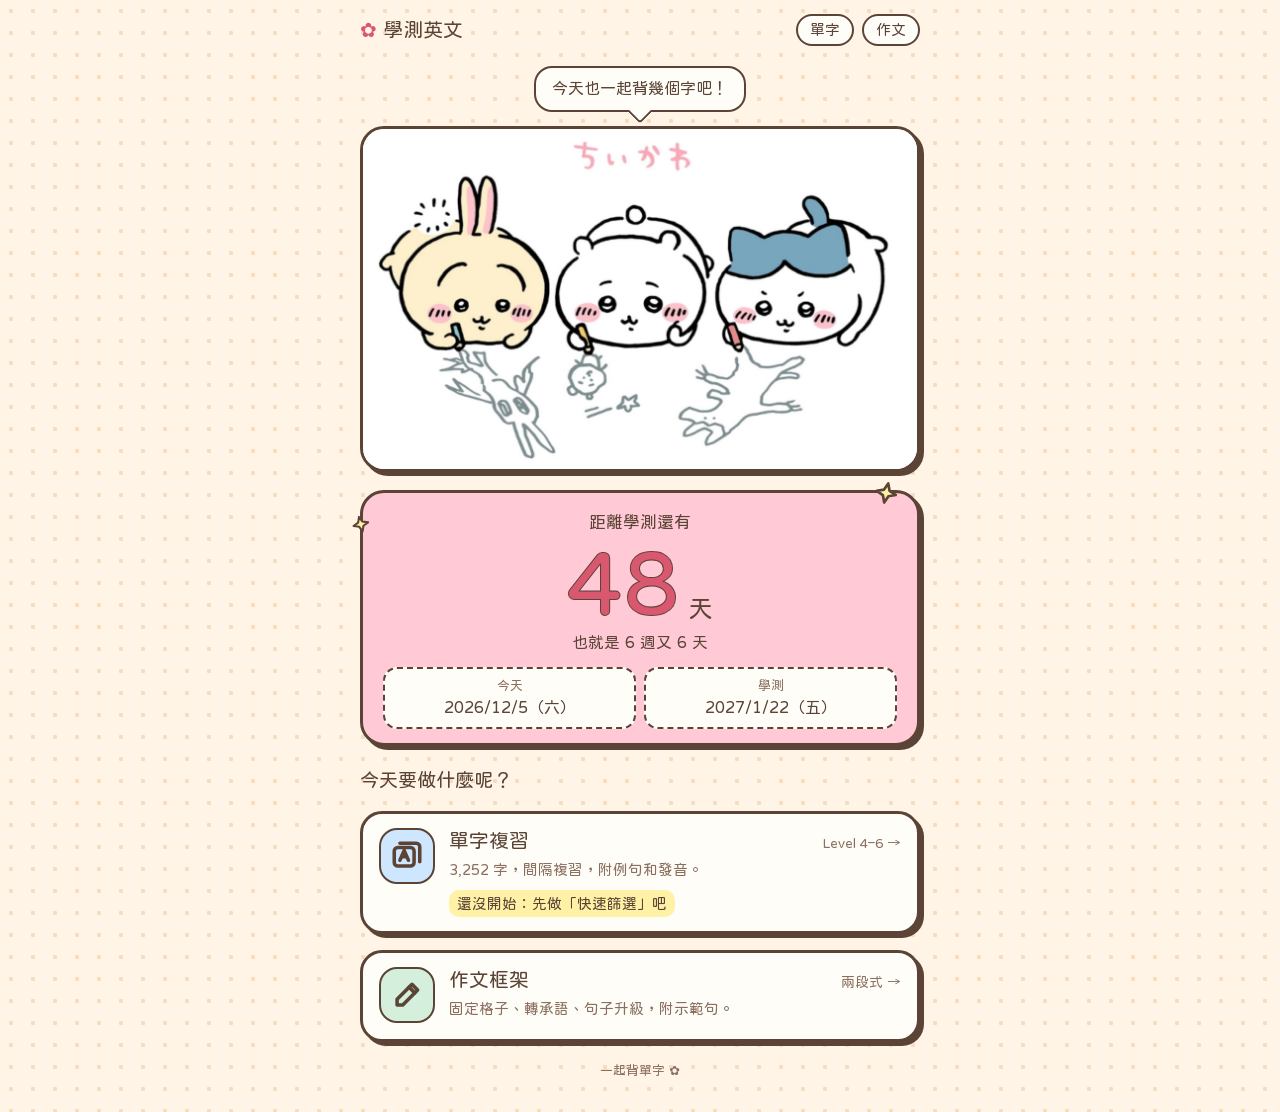
==== index.html @ 0421c587 "學測英文網站：首頁倒數、單字複習、作文框架 Co-Authored-By: Claude Opus 5.5 <noreply@anthropic.com>" ====
<!doctype html>
<html lang="zh-Hant">
<head>
<meta charset="utf-8">
<meta name="viewport" content="width=device-width, initial-scale=1, viewport-fit=cover">
<title>學測英文</title>
<meta name="description" content="學測英文一站式入口：學測倒數、Level 4–6 單字間隔複習、英文作文兩段框架。">
<meta name="theme-color" content="#fff4e6">
<link rel="preconnect" href="https://fonts.googleapis.com">
<link rel="preconnect" href="https://fonts.gstatic.com" crossorigin>
<link rel="stylesheet" href="https://fonts.googleapis.com/css2?family=Huninn&display=swap">
<style>
/* 繪本風：奶油底、深可可色手繪線、粉彩貼紙卡片＋原創小麻糬吉祥物 */
:root{
  --bg:#fff4e6; --dot:#f6dcc0; --card:#fffdf8; --ink:#5b4436; --soft:#8a6f5e; --line:#5b4436;
  --pink:#ffc9d6; --pink-ink:#d9576f; --blue:#cfe6ff; --blue-ink:#3f7cc4; --mint:#d4f0dc; --yellow:#fff1a6;
  --f:"Huninn","PingFang TC","Microsoft JhengHei",system-ui,sans-serif;
  color-scheme:light;
}
@media (prefers-color-scheme: dark){:root:not([data-theme="light"]){
  --bg:#2b211c; --dot:#3a2d26; --card:#382b24; --ink:#f6e7d8; --soft:#cdb4a2; --line:#f6e7d8;
  --pink:#6b3a47; --pink-ink:#ff9fb3; --blue:#2f4560; --blue-ink:#9cc8ff; --mint:#2e4a37; --yellow:#5a4f22; color-scheme:dark}}
:root[data-theme="dark"]{
  --bg:#2b211c; --dot:#3a2d26; --card:#382b24; --ink:#f6e7d8; --soft:#cdb4a2; --line:#f6e7d8;
  --pink:#6b3a47; --pink-ink:#ff9fb3; --blue:#2f4560; --blue-ink:#9cc8ff; --mint:#2e4a37; --yellow:#5a4f22; color-scheme:dark}

*{box-sizing:border-box}
html,body{margin:0}
body{background-color:var(--bg);background-image:radial-gradient(var(--dot) 2px,transparent 2.5px);background-size:22px 22px;
  color:var(--ink);font-family:var(--f);font-size:16px;line-height:1.6;min-height:100vh;
  padding:max(14px,env(safe-area-inset-top,0px)) max(16px,env(safe-area-inset-right,0px)) max(32px,env(safe-area-inset-bottom,0px)) max(16px,env(safe-area-inset-left,0px))}
p,h1,h2{margin:0}
h1,h2{font-weight:400;line-height:1.3;text-wrap:balance}
.wrap{max-width:560px;margin:0 auto;display:flex;flex-direction:column;gap:18px}

/* 頂列 */
.top{display:flex;align-items:center;justify-content:space-between;gap:10px}
.brand{font-size:1.25rem;color:var(--ink);text-decoration:none;display:flex;align-items:center;gap:6px}
.brand i{font-style:normal;color:var(--pink-ink)}
.top nav{display:flex;gap:8px}
.top nav a{color:var(--ink);text-decoration:none;border:2px solid var(--line);border-radius:999px;padding:2px 12px;background:var(--card);font-size:.92rem}

/* 吉祥物＋對話框 */
.hero{margin-top:2px}
.pic{display:block;width:100%;height:auto;background:#fff;border:3px solid var(--line);border-radius:24px;box-shadow:4px 4px 0 var(--line)}
.bubble{position:relative;width:fit-content;max-width:100%;margin:0 auto 14px;text-align:center;
  background:var(--card);border:2.5px solid var(--line);border-radius:18px;padding:8px 16px;font-size:1rem}
.bubble::before{content:"";position:absolute;left:50%;bottom:-10px;width:16px;height:16px;background:var(--card);
  border-left:2.5px solid var(--line);border-bottom:2.5px solid var(--line);transform:translateX(-50%) rotate(-45deg);border-radius:0 0 0 4px}

/* 倒數貼紙 */
.count{position:relative;background:var(--pink);border:3px solid var(--line);border-radius:24px;padding:16px 20px 14px;
  box-shadow:4px 4px 0 var(--line);text-align:center}
.count-k{font-size:1.05rem}
.count-n{display:flex;justify-content:center;align-items:baseline;gap:8px;line-height:1.05}
.count-n b{font-weight:400;font-size:clamp(4.2rem,22vw,5.6rem);color:var(--pink-ink);font-variant-numeric:tabular-nums;
  -webkit-text-stroke:2px var(--line);paint-order:stroke fill;letter-spacing:.02em}
.count-n span{font-size:1.5rem}
.count-sub{font-size:.98rem}
.dates{display:grid;grid-template-columns:1fr 1fr;gap:8px;margin:12px 0 0;padding:0}
.dates div{background:var(--card);border:2px dashed var(--line);border-radius:14px;padding:6px 8px}
.dates dt{font-size:.8rem;color:var(--soft)}
.dates dd{margin:0;font-size:clamp(.8rem,3.9vw,1rem);white-space:nowrap;font-variant-numeric:tabular-nums}
.spark{position:absolute;width:26px;height:26px;fill:var(--yellow);stroke:var(--line);stroke-width:2.5;stroke-linejoin:round}
.spark.a{top:-12px;right:18px;transform:rotate(12deg)}
.spark.b{top:22px;left:-12px;width:20px;height:20px;transform:rotate(-14deg)}

/* 選單卡片 */
.ask{font-size:1.2rem;display:flex;align-items:center;gap:8px;margin-top:4px}
.tiles{display:grid;gap:16px}
.tile{display:grid;grid-template-columns:56px 1fr;gap:4px 14px;align-items:start;text-decoration:none;color:var(--ink);
  background:var(--card);border:3px solid var(--line);border-radius:22px;padding:14px 16px;box-shadow:4px 4px 0 var(--line);
  transition:transform .12s, box-shadow .12s}
.tile:hover{transform:translate(-1px,-2px);box-shadow:5px 6px 0 var(--line)}
.tile:active{transform:translate(3px,3px);box-shadow:1px 1px 0 var(--line)}
.tile:focus-visible{outline:3px solid var(--blue-ink);outline-offset:3px}
.ico{grid-row:span 3;width:56px;height:56px;border:2.5px solid var(--line);border-radius:18px;display:grid;place-items:center}
.ico svg{width:34px;height:34px;fill:none;stroke:var(--line);stroke-width:2.5;stroke-linecap:round;stroke-linejoin:round}
.vocab .ico{background:var(--blue)}
.essay .ico{background:var(--mint)}
.tile h2{font-size:1.25rem;display:flex;justify-content:space-between;align-items:baseline;gap:8px}
.tile h2 span{font-size:.85rem;color:var(--soft)}
.tile p{font-size:.92rem;color:var(--soft)}
.tile .now{color:var(--ink);background:var(--yellow);border-radius:10px;padding:2px 8px;justify-self:start;margin-top:4px}
.tile .now b{font-weight:400;color:var(--pink-ink);font-variant-numeric:tabular-nums}
.tile .now b.n{color:var(--blue-ink)}
.foot{text-align:center;font-size:.8rem;color:var(--soft)}
</style>
</head>
<body>
<div class="wrap">
  <header class="top">
    <a class="brand" href="./"><i aria-hidden="true">✿</i>學測英文</a>
    <nav aria-label="主選單"><a href="vocab/">單字</a><a href="essay/">作文</a></nav>
  </header>

  <div class="hero">
    <p class="bubble" id="say">今天也一起加油吧！</p>
    <img class="pic" src="img/chiikawa.png" width="1120" height="688" alt="ちいかわ、小八、烏薩奇趴在地上一起畫畫">
  </div>

  <section class="count" aria-label="學測倒數">
    <svg class="spark a" viewBox="0 0 24 24" aria-hidden="true"><path d="M12 2l2.6 6.4L21 11l-6.4 2.6L12 20l-2.6-6.4L3 11l6.4-2.6z"/></svg>
    <svg class="spark b" viewBox="0 0 24 24" aria-hidden="true"><path d="M12 2l2.6 6.4L21 11l-6.4 2.6L12 20l-2.6-6.4L3 11l6.4-2.6z"/></svg>
    <p class="count-k">距離學測還有</p>
    <p class="count-n"><b id="cd-days">–</b><span id="cd-unit">天</span></p>
    <p class="count-sub" id="cd-sub"></p>
    <dl class="dates">
      <div><dt>今天</dt><dd id="today"></dd></div>
      <div><dt>學測</dt><dd>2027/1/22（五）</dd></div>
    </dl>
  </section>

  <h1 class="ask">今天要做什麼呢？</h1>

  <div class="tiles">
    <a class="tile vocab" href="vocab/">
      <span class="ico" aria-hidden="true"><svg viewBox="0 0 24 24"><rect x="3" y="6" width="14" height="13" rx="2.5"/><path d="M7 3h11.5A2.5 2.5 0 0 1 21 5.5V16"/><path d="M7 15l3-7 3 7M8.2 12.5h3.6"/></svg></span>
      <h2>單字複習 <span>Level 4–6 →</span></h2>
      <p>3,252 字，間隔複習，附例句和發音。</p>
      <p class="now" id="vocab-now">還沒開始：先做「快速篩選」吧</p>
    </a>
    <a class="tile essay" href="essay/">
      <span class="ico" aria-hidden="true"><svg viewBox="0 0 24 24"><path d="M15.5 4.5l4 4L9 19H5v-4z"/><path d="M13.5 6.5l4 4"/></svg></span>
      <h2>作文框架 <span>兩段式 →</span></h2>
      <p>固定格子、轉承語、句子升級，附示範句。</p>
    </a>
  </div>

  <p class="foot">一起背單字 ✿</p>
</div>

<script>
(function () {
  var d = new Date(), t = Math.floor((d.getTime() - d.getTimezoneOffset() * 60000) / 86400000);
  var td = new Date(t * 86400000);
  document.getElementById('today').textContent = td.getUTCFullYear() + '/' + (td.getUTCMonth() + 1) + '/' + td.getUTCDate() + '（' + '日一二三四五六'[td.getUTCDay()] + '）';

  // 學測倒數：2027-01-22（考兩天，到 1/23）
  var exam = Date.UTC(2027, 0, 22) / 86400000, daysLeft = exam - t;
  var cdK = document.querySelector('.count-k'), cdD = document.getElementById('cd-days'),
      cdU = document.getElementById('cd-unit'), cdS = document.getElementById('cd-sub'), say = document.getElementById('say');
  if (daysLeft > 0) {
    cdD.textContent = daysLeft;
    cdS.textContent = '也就是 ' + Math.floor(daysLeft / 7) + ' 週又 ' + (daysLeft % 7) + ' 天';
    say.textContent = daysLeft <= 7 ? '最後衝刺！早點睡也很重要喔' :
      daysLeft <= 30 ? '剩不到一個月了，每天都要複習喔！' : '今天也一起背幾個字吧！';
  } else if (daysLeft >= -1) {
    cdK.textContent = '學測'; cdD.textContent = '今天'; cdU.textContent = '';
    cdS.textContent = '把會的都寫上去！'; say.textContent = '加油加油！你可以的！';
  } else {
    cdK.textContent = '2027 學測'; cdD.textContent = '完成'; cdU.textContent = '';
    cdS.textContent = '辛苦了，好好休息一下'; say.textContent = '考完了！辛苦了～';
  }

  var s = null;
  try { s = JSON.parse(localStorage.getItem('gsat-vocab-v1')); } catch (e) {}
  if (!s || !s.cards || !Object.keys(s.cards).length) return;
  var due = 0;
  Object.keys(s.cards).forEach(function (k) { if (s.cards[k].due <= t) due++; });
  var per = (s.set && s.set.newPerDay) || 20;
  var done = s.daily && s.daily.day === t ? s.daily.newDone : 0;
  document.getElementById('vocab-now').innerHTML =
    '今天：到期 <b>' + due + '</b> 字・新字 <b class="n">' + Math.max(0, per - done) + '</b> 字';
})();
</script>
</body>
</html>
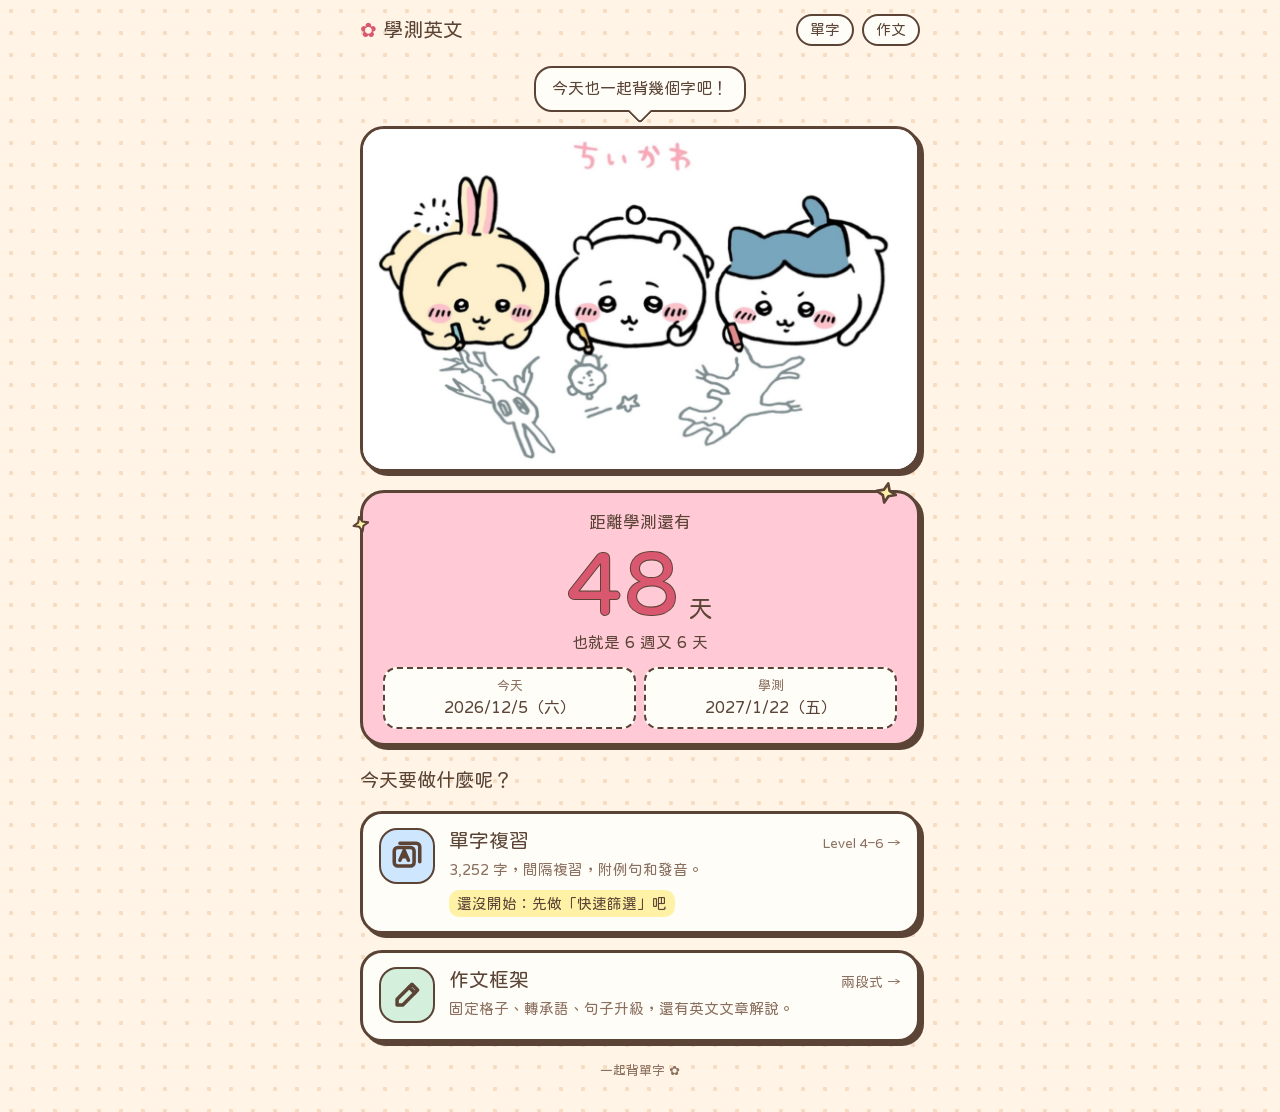
==== commit 54ab4722: "作文頁新增「文章解說」分頁（黃仁勳致員工信）；修正分頁全部同時顯示與隱藏中文無效 Co-Authored-By: Claude Opus 5.5 <noreply@anthropic.com>" ====
--- a/index.html
+++ b/index.html
@@ -123,7 +123,7 @@
     <a class="tile essay" href="essay/">
       <span class="ico" aria-hidden="true"><svg viewBox="0 0 24 24"><path d="M15.5 4.5l4 4L9 19H5v-4z"/><path d="M13.5 6.5l4 4"/></svg></span>
       <h2>作文框架 <span>兩段式 →</span></h2>
-      <p>固定格子、轉承語、句子升級，附示範句。</p>
+      <p>固定格子、轉承語、句子升級，還有英文文章解說。</p>
     </a>
   </div>
 
